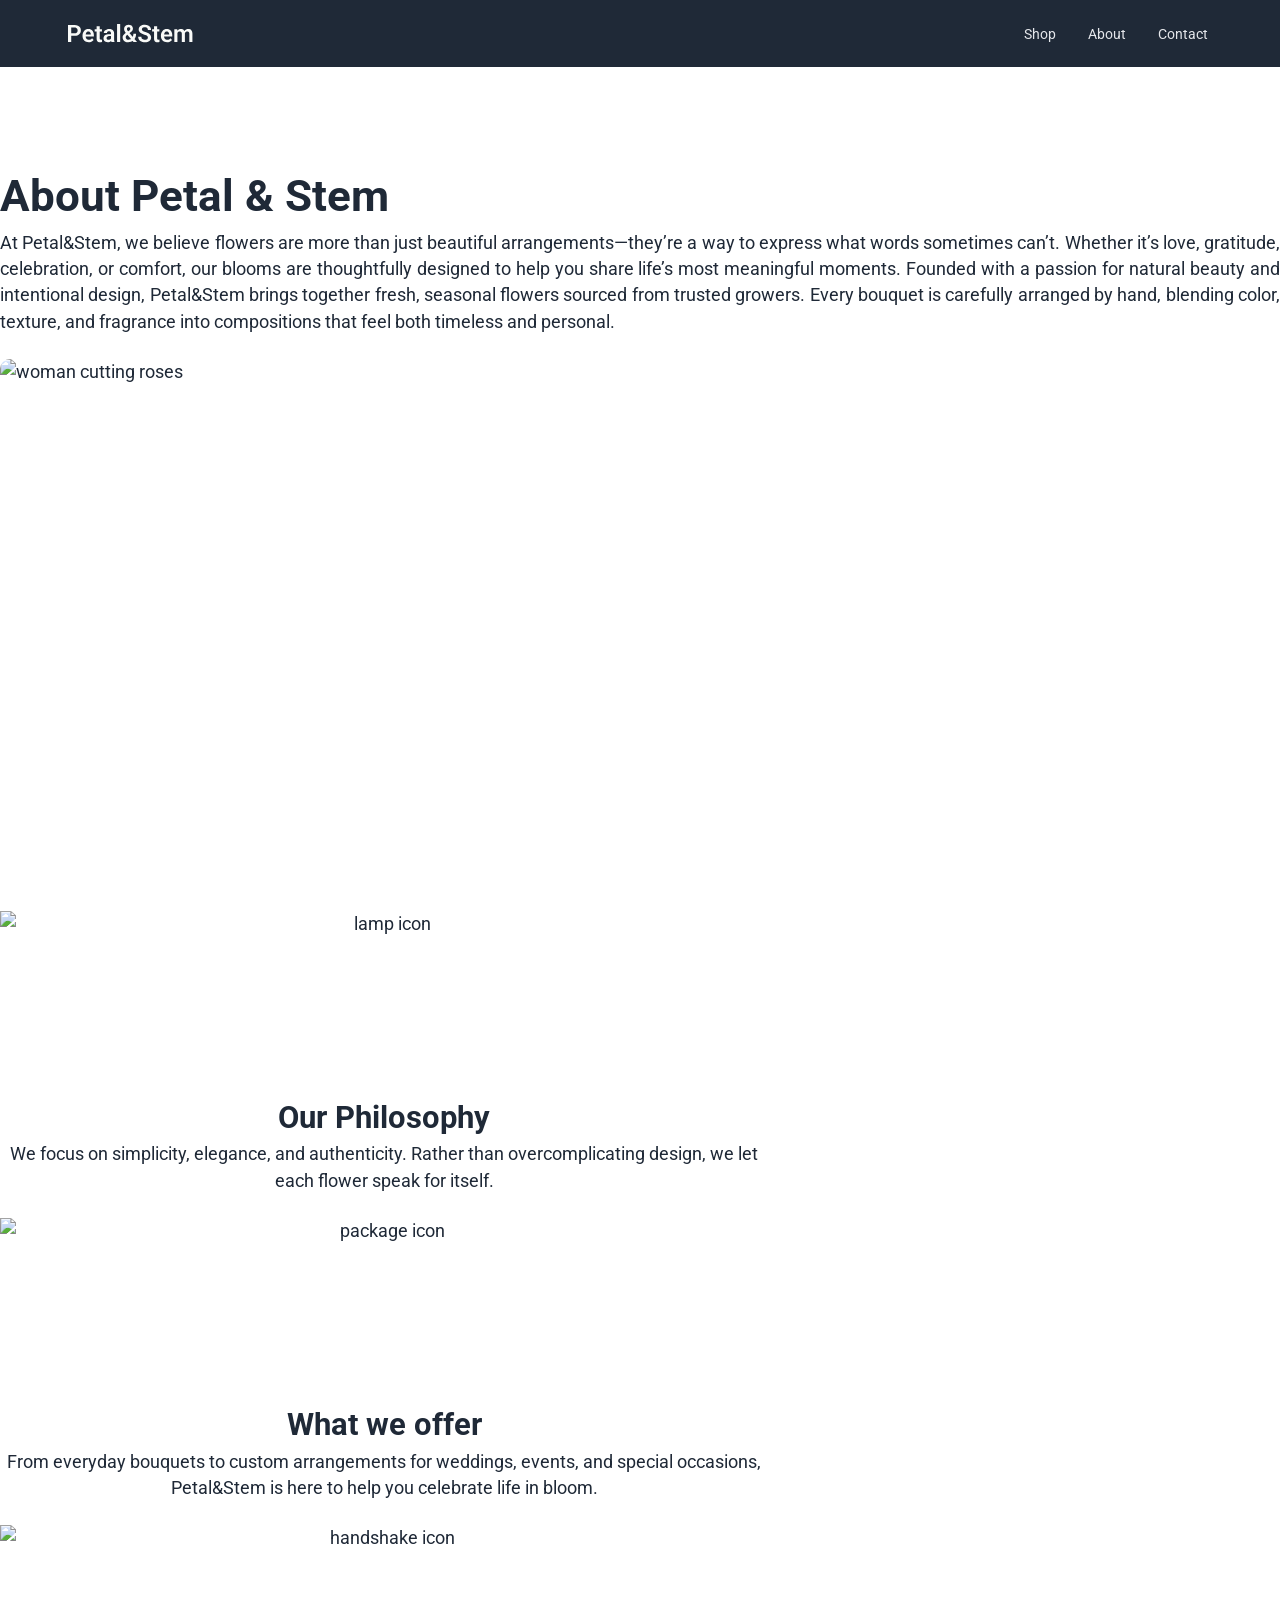
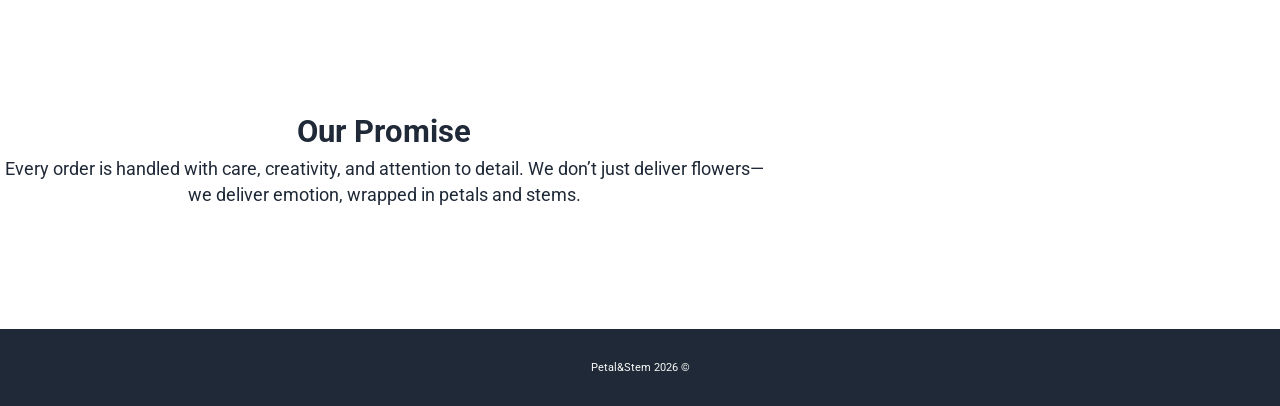
==== pages/about.html @ a07092ce "Update about.html" ====
<!DOCTYPE html>
<html lang="en">
<head>
    <meta charset="UTF-8">
    <meta name="viewport" content="width=device-width, initial-scale=1.0">
    <title>Petal&Stem About</title>
    <link rel="stylesheet" href="../css/base.css"> 
    <link rel="stylesheet" href="../css/header.css"> 
    <link rel="stylesheet" href="../css/pages/about.css"> 
    <link rel="stylesheet" href="../css/footer.css">  
</head>
<body>
    <header>
        <input type="checkbox" id="menu-toggle" class="menu-toggle">
        <a href="../index.html">
            <img class="logo" src="../assets/logo/Petal-Stem-Logo.svg" alt="Petal&Stem Logo">
        </a>
        <label for="menu-toggle" class="hamburger" aria-label="Open menu">
            <span></span>
            <span></span>
            <span></span>
        </label>  
        <nav aria-label="Main navigation">
            <ul>
                <li>
                    <a href="./pages/products.html">Shop</a>
                </li>
                <li>
                    <a href="./pages/about.html">About</a>
                </li>
                <li>
                    <a href="./pages/contact.html">Contact</a>
                </li>
            </ul>
        </nav>
    </header>

    <main>
        <section class="about">
            <div class="about__intro">
                <div class="about__intro__text">
                    <h1>About Petal & Stem</h1>
                    <p>At Petal&Stem, we believe flowers are more than just beautiful 
                        arrangements—they’re a way to express what words sometimes can’t. 
                        Whether it’s love, gratitude, celebration, or comfort, our blooms 
                        are thoughtfully designed to help you share life’s most meaningful moments.
                        Founded with a passion for natural beauty and intentional design, 
                        Petal&Stem brings together fresh, seasonal flowers sourced from 
                        trusted growers. Every bouquet is carefully arranged by hand, 
                        blending color, texture, and fragrance into compositions that feel 
                        both timeless and personal.
                    </p>
                </div>
                
                <figure>
                    <img src="about-intro-img.jpg" alt="woman cutting roses">
                </figure>
            </div>

            <div class="about__grid">

              <div class="about__topics">
                  <figure>
                      <img src="about-philosophy-img.png" alt="lamp icon">
                  </figure>
                  <h2>Our Philosophy</h2>
                  <p>
                      We focus on simplicity, elegance, and authenticity. Rather 
                      than overcomplicating design, we let each flower speak for 
                      itself.
                  </p>
              </div>

              <div class="about__topics">
                  <figure>
                      <img src="about-offer-img.png" alt="package icon">
                  </figure>
                  <h2>What we offer</h2>
                  <p>
                      From everyday bouquets to custom arrangements for weddings, 
                      events, and special occasions, Petal&Stem is here to help 
                      you celebrate life in bloom.
                  </p>
              </div>

              <div class="about__topics">
                  <figure>
                      <img src="about-promise-img.png" alt="handshake icon">
                  </figure>
                  <h2>Our Promise</h2>
                  <p>
                      Every order is handled with care, creativity, and attention 
                      to detail. We don’t just deliver flowers—we deliver emotion, 
                      wrapped in petals and stems.
                  </p>
              </div>
          </div>
        </section>
    </main>

    <footer>
        <h6>Petal&Stem 2026 ©</h6>
    </footer>
</body>
</html>
---- css/base.css ----
/* 

Variables, reset, globals

*/
@font-face {
    font-family: 'RobotoItalic';
    src: url(/fonts/Roboto-Italic-VariableFont_wdth\,wght.ttf);
}

@font-face {
    font-family: 'Roboto';
    src: url(/fonts/Roboto-VariableFont_wdth\,wght.ttf);
}

:root {

    /*------- Basic scale ---------*/
    --space-1: 0.5rem;  /* 8px */
    --space-2: 1rem;    /* 16px */
    --space-3: 1.5rem;  /* 24px */
    --space-4: 2rem;    /* 32px */
    --space-5: 3rem;    /* 48px */
    --space-6: 4rem;    /* 64px */
    --space-7: 6rem;    /* 96px */


    --color-bg-dark: #1F2937;
    --color-text-dark: #1F2937;
    --color-text-light: #F9FAF8;
    --color-text-hero-main: #F9FAF8;
    --color-text-hero-secondary: #E5E7EB;
    --color-text-header-logo: #F9FAF8;
    --color-bg-quote: #E5E7EB;
    --color-bg-button: #3882F6;
    --color-border: #3882F6;
    --color-text-quote: #1F2937;  

    --font-size-hero-main:      clamp(2rem, 1.648rem + 1.408vw, 3rem);     /* 32px → 48px */
    --font-size-hero-secondary: clamp(1rem, 0.956rem + 0.176vw, 1.125rem); /* 16px → 18px */
    --font-size-body: clamp(1rem, 0.956rem + 0.176vw, 1.125rem); /* 16px → 18px */
    --font-size-small: clamp(1rem, 0.956rem + 0.176vw, 1.125rem); /* 16px → 18px */
    --font-size-h2: clamp(1.75rem, 1.662rem + 0.352vw, 2rem); /* 28px → 32px */
    --font-size-quote: clamp(1.5rem, 1.236rem + 1.056vw, 2.25rem);/* 24px → 36px */

    --font-weight-extrabold: 900;
    --font-weight-light: 300; 
    --font-weight-regular: 400; 
    --font-style-italic: italic;

}

/*--------- Basic reset ---------*/
* {
    margin: 0;
    padding: 0;
    box-sizing: border-box;
    font-family: 'Roboto', sans-serif;
}

body {
    min-height: 100vh;
    display: flex;
    flex-direction: column;
}

img, picture, svg {
    display: block; /* avoids inline issues like line-height automatically applied by browsers*/
    max-width: 100%; /* prevents images from growing beyond its container*/
}

a {
    text-decoration: none;
}

ul li {
    list-style-type: none;
}

main {
    position: relative;
    flex: 1;
}
---- css/header.css ----
header {
    width: 100vw;
    background-color: var(--color-bg-dark);
    position: relative;
    display: flex;
    justify-content: space-between; 
    padding-block: var(--space-2);
    padding-inline: var(--space-1);
}

.logo {
    margin: 0 0.25rem;
    position: relative;
    z-index: 11;
}

.menu-toggle {
    position: absolute;
    opacity: 0;
    width: 0;
    height: 0;
}

.hamburger {
    display: flex;
    flex-direction: column;
    justify-content: center;
    gap: 5px;
    width: 30px;
    height: 24px;
    cursor: pointer;
    z-index: 20;
}

.hamburger span {
    display: block;
    height: 3px;
    width: 100%;
    background-color: #fff;
    border-radius: 2px;
    transition: transform 0.3s ease, opacity 0.3s ease;
}

nav {
    position: fixed;
    top: 0;
    left: 0;
    width: 100%;
    height: 0;
    background-color: var(--color-bg-dark);
    overflow: hidden;
    transition: height 0.3s ease;
    z-index: 10;
}

/* Open menu */
.menu-toggle:checked ~ nav {
    height: 100dvh;
}

/* SVG Animation */
.menu-toggle:checked ~ .hamburger span:nth-child(1) {
    transform: translateY(8px) rotate(45deg);
}

.menu-toggle:checked ~ .hamburger span:nth-child(2) {
    opacity: 0;
}
 
.menu-toggle:checked ~ .hamburger span:nth-child(3) {
    transform: translateY(-8px) rotate(-45deg);
}

nav ul {
    display: flex;
    flex-direction: column;
    gap: var(--space-2);
    padding-top: calc(var(--space-7) + var(--space-2));
    padding-bottom: var(--space-2);
    margin-inline: var(--space-2);
}
nav ul li {
    padding-top: 4px;
    padding-bottom: 4px;
}

nav ul li a {
    font-size: var(--space-4);
    color: var(--color-text-hero-secondary);
}

/*----------------------- Media Queries -----------------------*/

/* Tablet */
@media (min-width: 768px) {
    header {
        padding-inline: var(--space-3);
    }
}

/* Desktop & Horizontal Tablet */
@media (min-width: 1024px) {
    .hamburger {
        display: none;
    }

    header {
        padding-block: var(--space-2);
        padding-inline: var(--space-4);
        align-items: center;
    }

    nav {
        position: static;
        height: auto;
        overflow: visible;
        width: auto;
        background-color: transparent;
        border-bottom: none;
    }

    nav ul {
        flex-direction: row;
        gap: var(--space-2);
        padding-block: 0;
        margin-inline: 0;
    }

    nav ul li {
        border-top: none;
        padding: var(--space-1);
    }

    nav ul li a {
        font-size: 14px;
        color: var(--color-text-hero-secondary)
    }

    nav ul li a:hover {
        color: var(--color-text-hero-main)
    }
}

/* XL Desktop */
@media (min-width: 1280px) {
    header {
        padding-inline: var(--space-6);
    }
}

/* XXL Desktop */
@media (min-width: 1536px) {
    header {
        padding-inline: calc((100% - 1440px) / 2);
    }
}
---- css/pages/about.css ----
.about {
    line-height: 1.5;
    font-size: var(--font-size-body);
    color: var(--color-text-dark);
    padding: var(--space-7) 0;
}

.about h1 {
    font-size: var(--font-size-hero-main);
}

.about__intro {
    display: flex;
    justify-content: space-between;
}

.about__intro__text {
    width: 50%;
    align-self: center;
    padding: 0 var(--space-5) 0 0;
    text-align: justify;
}

.about__intro figure {
    height: 30rem;
    margin: var(--space-3) 0;
}

.about__intro img {
    width: 100%;
    height: 100%;
    object-fit: cover;
    object-position: 100% 90%;
    border-radius: 10px;
}

.about__grid {
    display: grid;
    grid-template-columns: 1fr 1fr 1fr;
    gap: var(--space-7);
    margin: var(--space-3) 0;
    text-align: center;
}

.about__topics h2 {
    font-size: var(--font-size-h2);
}

.about__topics img {
    margin: var(--space-3) auto;
    height: 10rem;
}


@media (max-width: 1280px) {

    .about__intro {
        display: grid;

    }

    .about__intro__text {
        width: 100%;
        padding: 0;
    }

    .about__intro img {
        height: 20rem;
    }

    .about__grid {
        display:inline-block;
        width: 100%;
    }

    .about__topics {
        width: 60%;
        justify-self: center;
    }

}
---- css/footer.css ----
footer {
    padding-block: var(--space-4);
    background-color: var(--color-bg-dark);
    display: flex;
    justify-content: center;
    align-items: center;

}

h6 {
    color: var(--color-text-hero-main);
    font-weight: var(--font-weight-regular);
}
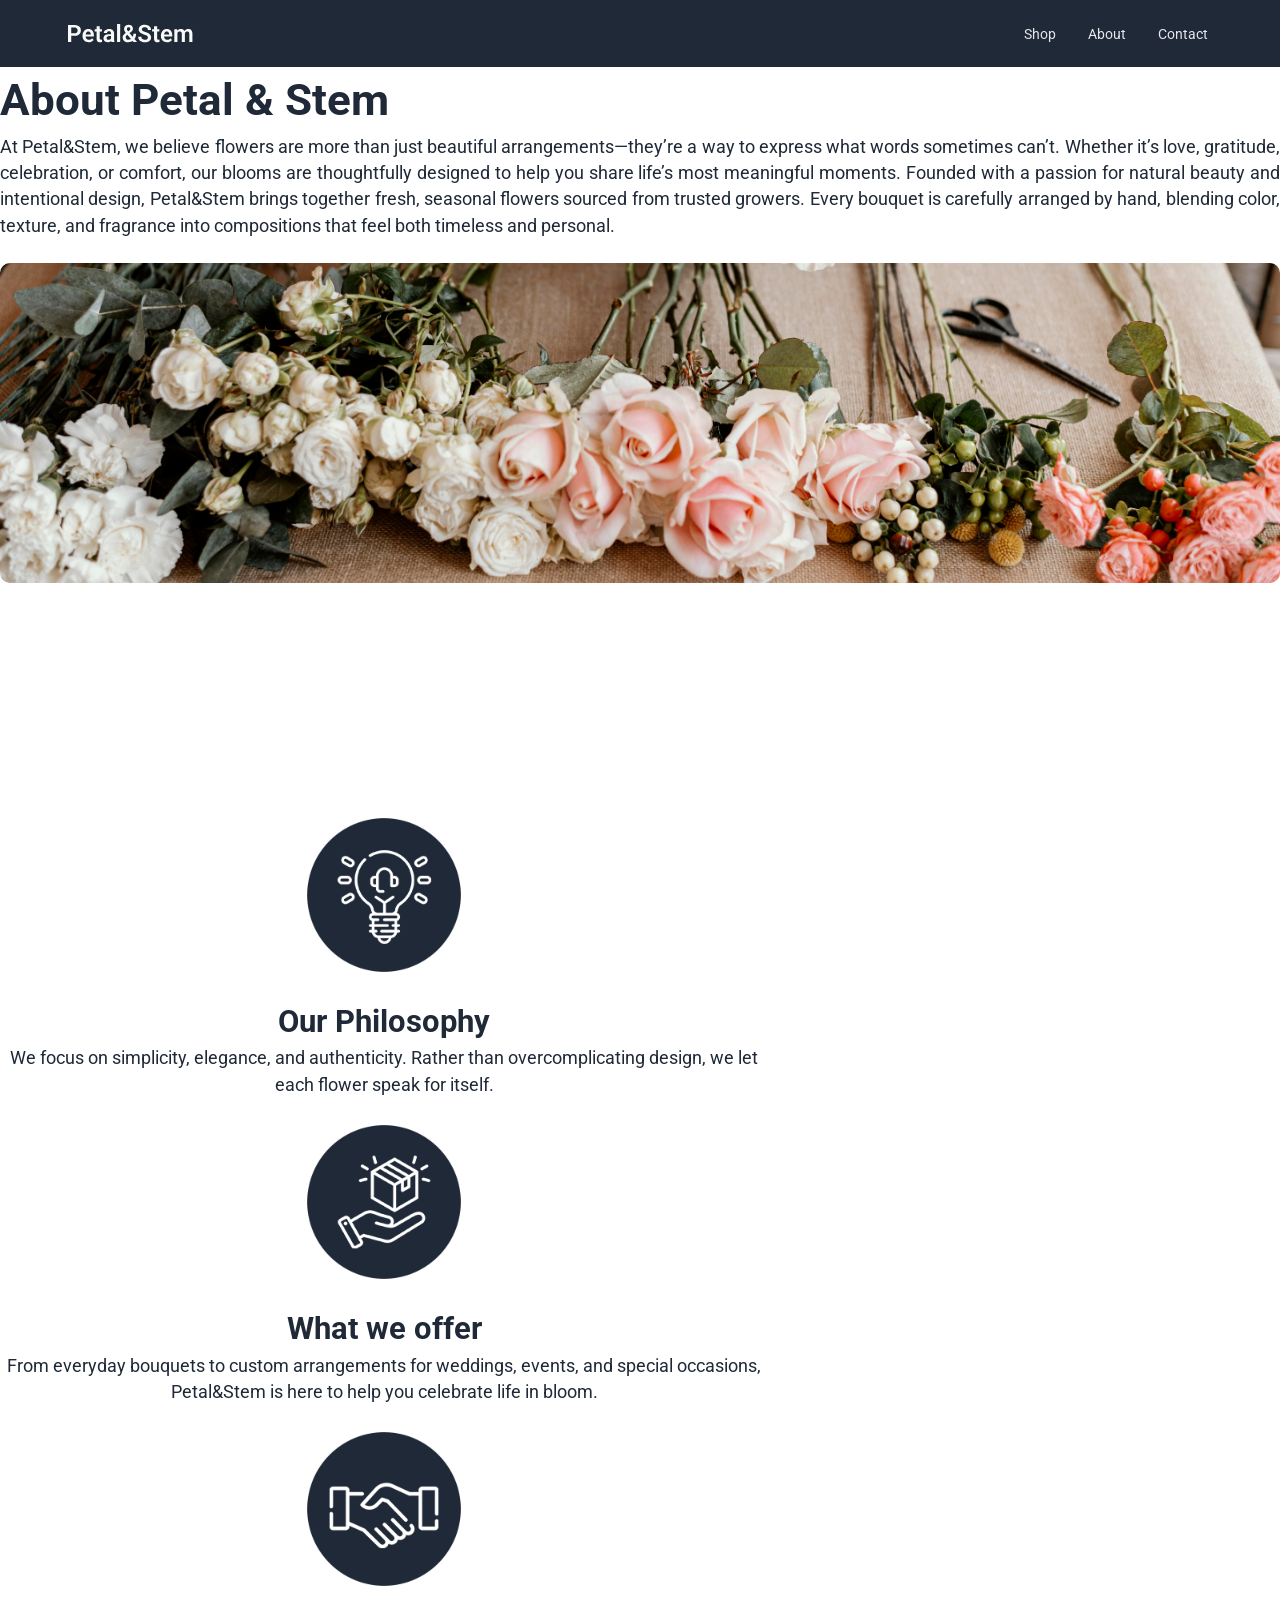
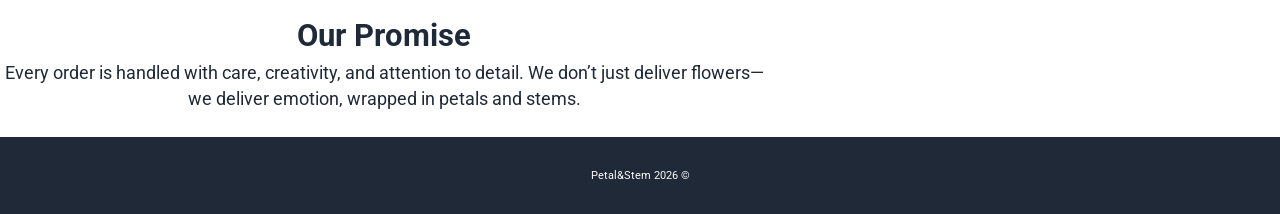
==== commit d0090d16: "Update about (nav links).html correction of the nav links path" ====
--- a/pages/about.html
+++ b/pages/about.html
@@ -23,13 +23,13 @@
         <nav aria-label="Main navigation">
             <ul>
                 <li>
-                    <a href="./pages/products.html">Shop</a>
+                    <a href="products.html">Shop</a>
                 </li>
                 <li>
-                    <a href="./pages/about.html">About</a>
+                    <a href="about.html">About</a>
                 </li>
                 <li>
-                    <a href="./pages/contact.html">Contact</a>
+                    <a href="contact.html">Contact</a>
                 </li>
             </ul>
         </nav>
@@ -53,7 +53,7 @@
                 </div>
                 
                 <figure>
-                    <img src="about-intro-img.jpg" alt="woman cutting roses">
+                    <img src="../assets/images/about/about-intro-img.jpg" alt="woman cutting roses">
                 </figure>
             </div>
 
@@ -61,7 +61,7 @@
 
               <div class="about__topics">
                   <figure>
-                      <img src="about-philosophy-img.png" alt="lamp icon">
+                      <img src="../assets/images/about/about-philosophy-img.png" alt="lamp icon">
                   </figure>
                   <h2>Our Philosophy</h2>
                   <p>
@@ -73,7 +73,7 @@
 
               <div class="about__topics">
                   <figure>
-                      <img src="about-offer-img.png" alt="package icon">
+                      <img src="../assets/images/about/about-offer-img.png" alt="package icon">
                   </figure>
                   <h2>What we offer</h2>
                   <p>
@@ -85,7 +85,7 @@
 
               <div class="about__topics">
                   <figure>
-                      <img src="about-promise-img.png" alt="handshake icon">
+                      <img src="../assets/images/about/about-promise-img.png" alt="handshake icon">
                   </figure>
                   <h2>Our Promise</h2>
                   <p>
--- a/css/pages/about.css
+++ b/css/pages/about.css
@@ -2,7 +2,7 @@
     line-height: 1.5;
     font-size: var(--font-size-body);
     color: var(--color-text-dark);
-    padding: var(--space-7) 0;
+    padding-inline: calc((100% - 1440px) / 2);
 }
 
 .about h1 {
